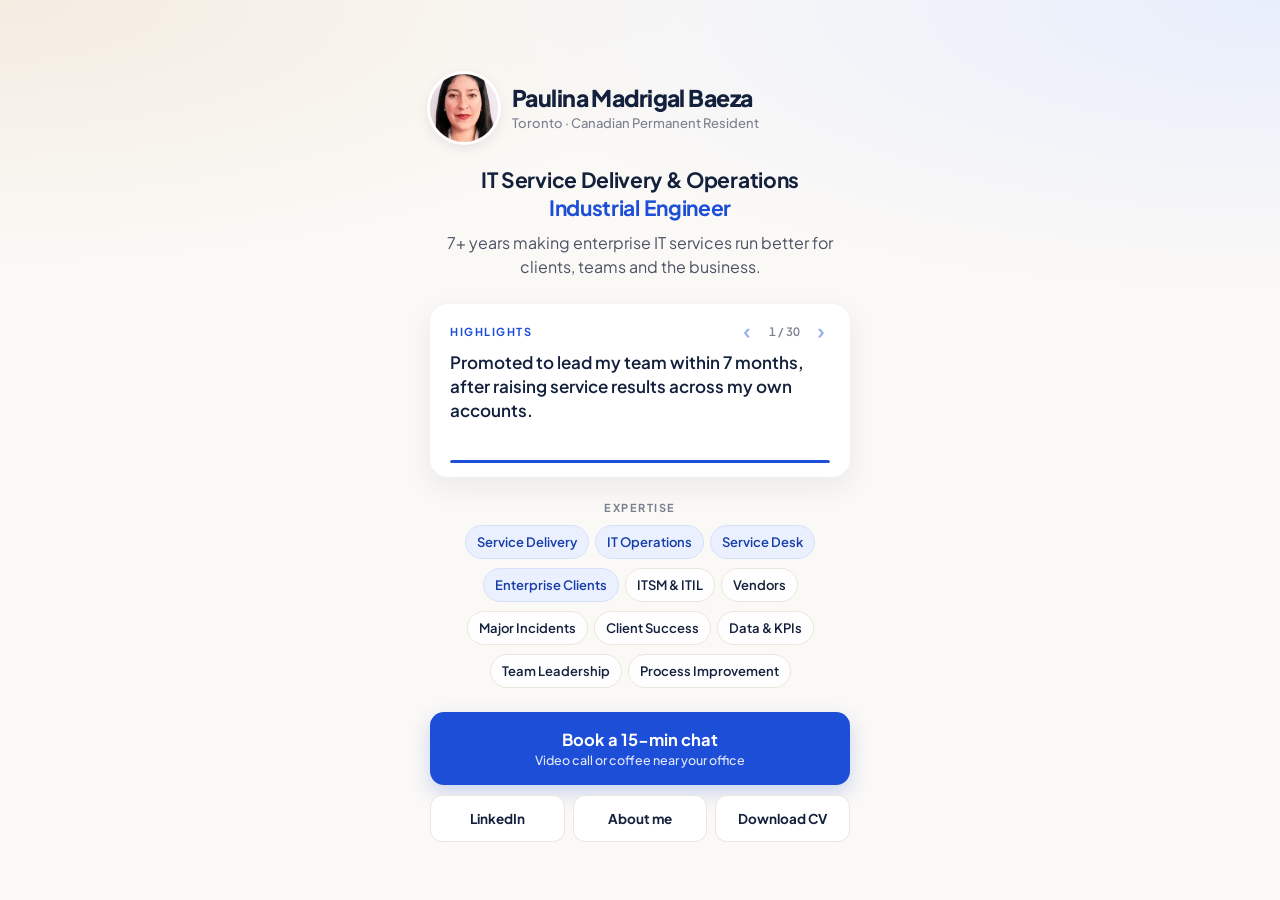
==== index.html @ c0a13b72 "Reading-time based highlights, new results strip, CV line fix Co-Authored-By: Claude Opus 5.5 <norep" ====
<!doctype html>
<html lang="en">
<head>
<meta charset="utf-8">
<meta name="viewport" content="width=device-width, initial-scale=1, viewport-fit=cover">
<title>Paulina Madrigal Baeza | IT Service Delivery &amp; Operations</title>
<meta name="description" content="IT Service Delivery & Operations professional and Industrial Engineer in Toronto. 7+ years making enterprise IT services run better for clients, teams and the business.">
<meta property="og:type" content="profile">
<meta property="og:title" content="Paulina Madrigal Baeza | IT Service Delivery & Operations">
<meta property="og:description" content="7+ years making enterprise IT services run better for clients, teams and the business. Book a 15-min chat.">
<meta property="og:image" content="https://paulina-mb.github.io/assets/paulina.jpg">
<meta name="theme-color" content="#fbf9f6">
<link rel="icon" href="assets/favicon.svg" type="image/svg+xml">
<link rel="preconnect" href="https://fonts.googleapis.com">
<link rel="preconnect" href="https://fonts.gstatic.com" crossorigin>
<link href="https://fonts.googleapis.com/css2?family=Plus+Jakarta+Sans:wght@400;500;600;700;800&display=swap" rel="stylesheet">
<link rel="stylesheet" href="assets/site.css?v=6">
</head>
<body>
<main class="home">
  <header class="hero">
    <img class="av" src="assets/paulina.jpg" alt="Paulina Madrigal Baeza" width="68" height="68">
    <div>
      <h1>Paulina Madrigal Baeza</h1>
      <p class="loc">Toronto · Canadian Permanent Resident</p>
    </div>
  </header>

  <section class="mid">
    <p class="title">IT Service Delivery &amp; Operations<br><span>Industrial Engineer</span></p>
    <p class="intro">7+ years making enterprise IT services run better for clients, teams and the business.</p>
  </section>

  <section class="hl" id="hl" aria-label="Highlights">
    <div class="hlh"><p class="k">Highlights</p><div class="nav"><button type="button" class="pv" aria-label="Previous highlight">‹</button><span class="cnt" aria-live="polite">1 / 30</span><button type="button" class="nx" aria-label="Next highlight">›</button></div></div>
    <div class="tx">
      <p class="on">Promoted to lead my team within 7 months, after raising service results across my own accounts.</p>
      <p>Built a dashboard nobody asked for, so technicians could see each client's contract and SLA in a few clicks. It's still the team standard.</p>
      <p>Our clients grew and trusted us with more, so my team nearly doubled, and several of my people earned promotions.</p>
      <p>A client once asked for a different manager. I kept helping him anyway, and he kept calling me for help.</p>
      <p>Led former peers with 10 to 20 years in the industry, by listening first and deciding with data.</p>
      <p>Senior escalation point for major incidents, coordinating technical teams and vendors until service was back.</p>
      <p>Found the root causes behind recurring incidents and fixed them with technical teams, so the same problems came back far less.</p>
      <p>Led ISO 20000-1 and ISO 27001 recertifications with no major nonconformities.</p>
      <p>Asked to train other service delivery managers in my methods during my first months on the job.</p>
      <p>Held two 1:1s with every person on my team: one on results, one on their growth.</p>
      <p>Wrote the major incident templates clients received: format, update cadence and who says what.</p>
      <p>Ran monthly and quarterly service reviews with clients, plus a review after every major incident.</p>
      <p>Managed outsourced providers and vendors, from Microsoft to telecom providers and hardware manufacturers.</p>
      <p>Owned the service delivery budget and kept vendor costs under control.</p>
      <p>Working remotely from Toronto, led a 23-person process function in five teams.</p>
      <p>Set up an ITIL-based service governance model that was replicated across countries.</p>
      <p>Turned ticket trends into ServiceNow improvements that cut repetitive manual work.</p>
      <p>Brought order to incident follow-up, so nothing was left sleeping in the queue.</p>
      <p>Monitored my team's quality with QA scorecards, sampling and calibration.</p>
      <p>Ramped new managers up to large clients gradually, and kept each client with the same manager whenever possible.</p>
      <p>Defined business continuity and disaster recovery plans for the service division.</p>
      <p>Took part in the Change Advisory Board, reviewing changes before they reached clients.</p>
      <p>Worked across the full IT and telecom portfolio: cloud, Microsoft 365, networks, cybersecurity, data centres and backup.</p>
      <p>Spotted growth opportunities in client accounts and passed them to the commercial team.</p>
      <p>Planned training, workshops and certifications so my team kept growing its skills.</p>
      <p>Delivered IT services for clients across North America, Latin America and Europe, in English and Spanish.</p>
      <p>Delivered IoT energy-monitoring services for up to 8 industrial and commercial clients at once.</p>
      <p>Today I build employer partnerships across Ontario, with 50 to 70 employer contacts every week.</p>
      <p>Using AI tools daily since 2023 to analyze ticket data and speed up reporting.</p>
      <p>I spot ways to improve how we work, and bring each one with the analysis behind it: the cause, the options, and the cost and effort of each.</p>
      <p>Bachelor's and Master's in Industrial Engineering, ITIL 4 certified, Agile and Lean Six Sigma trained.</p>
    </div>
    <div class="bar" aria-hidden="true"><i></i></div>
  </section>

  <section class="cloud" aria-label="Expertise">
    <p class="k2">Expertise</p>
    <div><span class="b">Service Delivery</span><span class="b">IT Operations</span><span class="b">Service Desk</span></div>
    <div><span class="b">Enterprise Clients</span><span>ITSM &amp; ITIL</span><span>Vendors</span></div>
    <div><span>Major Incidents</span><span>Client Success</span><span>Data &amp; KPIs</span></div>
    <div><span>Team Leadership</span><span>Process Improvement</span></div>
  </section>

  <nav class="actions">
    <a class="cta" href="https://calendar.app.google/AixbqVaubrovMwiS8" target="_blank" rel="noopener">Book a 15-min chat<small>Video call or coffee near your office</small></a>
    <div class="row">
      <a href="https://www.linkedin.com/in/paulina-mb/" target="_blank" rel="noopener">LinkedIn</a>
      <a href="about.html">About me</a>
      <a href="assets/Paulina_Madrigal_Baeza_CV.pdf" download data-cv>Download CV</a>
    </div>
  </nav>
</main>

<div class="modal" id="cvmsg" role="dialog" aria-modal="true" aria-labelledby="cvt" hidden>
  <div class="box">
    <p class="k">Download started</p>
    <h2 id="cvt">Thanks for your interest!</h2>
    <p>Have a specific role in mind? I'd be glad to send you a version of my CV focused on it.</p>
    <a class="cta sm" href="https://www.linkedin.com/in/paulina-mb/" target="_blank" rel="noopener">Message me on LinkedIn</a>
    <a class="ghost" href="#" data-mail>Or send me an email</a>
    <button type="button" class="close" data-close>Close</button>
  </div>
</div>

<script src="assets/site.js?v=6"></script>
</body>
</html>
---- assets/site.css ----
:root{--bg:#fbf9f6;--card:#fff;--ink:#14213d;--body:#4a5263;--mute:#7a8090;--line:#ebe6de;--blue:#1d4ed8;--blueDeep:#173ea8;--blueSoft:#eaf0fe;--blueLine:#d6e1fb;--font:"Plus Jakarta Sans",system-ui,-apple-system,"Segoe UI",sans-serif}
*{box-sizing:border-box}
html{background:var(--bg);-webkit-text-size-adjust:100%}
body{margin:0;color:var(--ink);font-family:var(--font);-webkit-font-smoothing:antialiased;background:radial-gradient(90% 420px at 100% 0%,#e8eefc 0%,rgba(232,238,252,0) 70%),radial-gradient(80% 380px at 0% 0%,#f3ece1 0%,rgba(243,236,225,0) 70%),var(--bg) no-repeat}
a{color:inherit}
a:focus-visible,button:focus-visible,.hl:focus-visible{outline:3px solid var(--blue);outline-offset:3px}
p{margin:0}

/* ---------- home ---------- */
.home{max-width:460px;margin:0 auto;min-height:100svh;padding:44px 20px 24px;display:flex;flex-direction:column}
.hero{display:flex;gap:14px;align-items:center}
.av{width:68px;height:68px;border-radius:50%;object-fit:cover;flex:none;box-shadow:0 0 0 3px #fff,0 4px 14px rgba(20,33,61,.12)}
h1{font:800 23px/1.15 var(--font);letter-spacing:-.025em;margin:0;white-space:nowrap}
.loc{font:500 13px var(--font);color:var(--mute);margin-top:3px;white-space:nowrap}
.mid{text-align:center;margin-top:24px}
.title{font:700 21px/1.35 var(--font);letter-spacing:-.015em}
.title span{color:var(--blue)}
.intro{font:400 16px/1.55 var(--font);color:var(--body);margin-top:8px}
.hl{margin-top:24px;background:var(--card);border-radius:18px;padding:18px 20px 16px;box-shadow:0 10px 30px rgba(20,33,61,.07);cursor:pointer;-webkit-tap-highlight-color:transparent}
.k{font:700 11px var(--font);letter-spacing:.14em;text-transform:uppercase;color:var(--blue)}
.hl .tx{position:relative;height:100px;margin-top:8px}
.hl .tx p{position:absolute;inset:0;font:600 17px/1.42 var(--font);color:var(--ink);opacity:0;transform:translateY(8px);transition:opacity .35s,transform .35s}
.hl .tx p.on{opacity:1;transform:none;transition-delay:.35s}
.dots{display:flex;gap:5px;margin-top:12px}
.dots i{height:4px;width:10px;border-radius:2px;background:#dfe5f3;transition:width .4s,background .4s}
.dots i.on{background:var(--blue);width:22px}
.cloud{margin-top:24px;display:flex;flex-direction:column;align-items:center;gap:9px}
.k2{font:700 11px var(--font);letter-spacing:.14em;text-transform:uppercase;color:var(--mute);margin-bottom:2px}
.cloud div{display:flex;gap:6px;justify-content:center;flex-wrap:wrap}
.cloud span{font:600 13px var(--font);padding:8px 11px;border-radius:999px;background:rgba(255,255,255,.85);border:1px solid var(--line);white-space:nowrap}
.cloud span.b{background:var(--blueSoft);border-color:var(--blueLine);color:var(--blueDeep)}
.actions{margin-top:24px}
.cta{display:block;background:var(--blue);color:#fff;text-align:center;padding:17px;border-radius:14px;font:700 16.5px var(--font);text-decoration:none;box-shadow:0 8px 20px rgba(29,78,216,.22);transition:transform .15s,box-shadow .15s}
.cta:hover{transform:translateY(-1px);box-shadow:0 10px 24px rgba(29,78,216,.28)}
.cta small{display:block;font:500 12.5px var(--font);opacity:.88;margin-top:2px}
.row{display:grid;grid-template-columns:1fr 1fr 1fr;gap:8px;margin-top:10px}
.row a{background:var(--card);border:1px solid var(--line);border-radius:12px;padding:14px 4px;text-align:center;font:700 13.5px var(--font);text-decoration:none;transition:border-color .15s}
.row a:hover{border-color:#cfd6e6}

/* very small phones */
@media (max-width:370px){
  .home{padding:30px 14px 18px}
  h1{font-size:20px}.loc{font-size:12px}.av{width:58px;height:58px}
  .title{font-size:19px}.intro{font-size:15px}
  .hl .tx{height:112px}.hl .tx p{font-size:16px}
  .cloud span{font-size:12px;padding:7px 9px}
  .row a{font-size:12.5px}
}
/* desktop: center the phone-width column vertically */
@media (min-width:768px) and (min-height:760px){
  .home{justify-content:center;padding-top:40px}
}

/* ---------- CV message ---------- */
.modal{position:fixed;inset:0;background:rgba(20,33,61,.38);display:flex;align-items:flex-end;justify-content:center;padding:16px;z-index:10}
.modal[hidden]{display:none}
.modal .box{width:100%;max-width:420px;background:#fff;border-radius:20px;padding:22px 20px 16px;box-shadow:0 20px 60px rgba(20,33,61,.25);text-align:center}
.modal h2{font:800 21px/1.25 var(--font);letter-spacing:-.02em;margin:6px 0 0}
.modal .box>p:not(.k){font:400 15px/1.55 var(--font);color:var(--body);margin-top:8px}
.cta.sm{margin-top:16px;padding:14px;font-size:15px}
.ghost{display:block;margin-top:10px;font:600 14px var(--font);color:var(--blue);text-decoration:none;padding:6px}
.close{margin-top:4px;background:none;border:0;font:600 14px var(--font);color:var(--mute);padding:8px 16px;cursor:pointer}
@media (min-width:768px){.modal{align-items:center}}

@media (prefers-reduced-motion:reduce){
  .hl .tx p,.dots i,.cta{transition:none}
}

/* ---------- about ---------- */
html{scroll-behavior:smooth;scroll-padding-top:64px}
.page{max-width:680px;margin:0 auto;padding:0 20px 40px}
.topbar{position:sticky;top:0;z-index:5;display:flex;align-items:center;gap:12px;margin:0 -20px;padding:10px 20px;background:rgba(251,249,246,.88);backdrop-filter:blur(10px);-webkit-backdrop-filter:blur(10px);border-bottom:1px solid rgba(235,230,222,.7)}
.back{font:700 14px var(--font);text-decoration:none;color:var(--blue);white-space:nowrap}
.jump{display:flex;gap:6px;overflow-x:auto;scrollbar-width:none;margin-left:auto}
.jump::-webkit-scrollbar{display:none}
.jump a{font:600 12.5px var(--font);text-decoration:none;padding:6px 10px;border-radius:999px;background:#fff;border:1px solid var(--line);white-space:nowrap}
.ahero{display:flex;gap:14px;align-items:center;margin-top:26px}
.lead{margin-top:22px}
.lead .title{text-align:left}
.lead p:not(.title){font:400 15.5px/1.65 var(--font);color:var(--body);margin-top:12px}
.stats{display:grid;grid-template-columns:repeat(2,1fr);gap:10px;margin-top:24px}
.stats div{background:var(--card);border-radius:14px;padding:14px;box-shadow:0 6px 18px rgba(20,33,61,.05)}
.stats b{display:block;font:800 26px var(--font);color:var(--blue);letter-spacing:-.02em}
.stats span{font:500 13px/1.35 var(--font);color:var(--body)}
.sec{margin-top:40px}
.sec h2{font:800 21px var(--font);letter-spacing:-.02em;margin:0}
.hint{font:500 13px var(--font);color:var(--mute);margin-top:4px}
.org{font:800 14px var(--font);margin:20px 0 0;padding-left:2px}
.org span{display:block;font:500 12.5px var(--font);color:var(--mute);margin-top:2px}
.role{background:var(--card);border-radius:14px;margin-top:10px;box-shadow:0 6px 18px rgba(20,33,61,.05);overflow:hidden}
.role summary{list-style:none;cursor:pointer;padding:14px 44px 14px 16px;position:relative;display:flex;flex-direction:column;gap:3px}
.role summary::-webkit-details-marker{display:none}
.role summary:after{content:"";position:absolute;right:18px;top:22px;width:8px;height:8px;border-right:2px solid var(--blue);border-bottom:2px solid var(--blue);transform:rotate(45deg);transition:transform .2s}
.role[open] summary:after{transform:rotate(-135deg);top:26px}
.when{font:700 11.5px var(--font);letter-spacing:.06em;text-transform:uppercase;color:var(--blue)}
.what{font:700 15.5px/1.35 var(--font)}
.where{font:500 13px/1.4 var(--font);color:var(--mute)}
.role ul{margin:0;padding:2px 18px 16px 34px;font:400 14.5px/1.6 var(--font);color:var(--body)}
.role li{margin-top:6px}
.role li::marker{color:var(--blue)}
.cards{display:grid;gap:10px;margin-top:14px}
.cards div{background:var(--card);border-radius:14px;padding:16px;box-shadow:0 6px 18px rgba(20,33,61,.05)}
.cards h3{font:700 15.5px var(--font);margin:0}
.cards p{font:400 14.5px/1.55 var(--font);color:var(--body);margin-top:6px}
.sub{font:700 11px var(--font);letter-spacing:.14em;text-transform:uppercase;color:var(--mute);margin:18px 0 8px}
.pills{display:flex;flex-wrap:wrap;gap:6px}
.pills span{font:600 13px var(--font);padding:7px 11px;border-radius:999px;background:#fff;border:1px solid var(--line)}
.pills span.b{background:var(--blueSoft);border-color:var(--blueLine);color:var(--blueDeep)}
.edu{list-style:none;margin:14px 0 0;padding:0;display:grid;gap:10px}
.edu li{background:var(--card);border-radius:14px;padding:14px 16px;box-shadow:0 6px 18px rgba(20,33,61,.05)}
.edu b{display:block;font:700 15px/1.35 var(--font)}
.edu span{display:block;font:500 13px/1.4 var(--font);color:var(--mute);margin-top:3px}
.end{margin-top:44px}
.endt{font:800 21px var(--font);letter-spacing:-.02em;text-align:center;margin-bottom:14px}
@media (min-width:700px){
  .stats{grid-template-columns:repeat(4,1fr)}
  .cards{grid-template-columns:1fr 1fr}
}
@media (max-width:430px){.topbar{gap:8px}.jump{gap:4px}.jump a{font-size:12px;padding:5px 8px}.back{font-size:13px}}

/* highlights v2: counter, arrows, timing bar */
.hlh{display:flex;align-items:center;justify-content:space-between}
.hl .nav{display:flex;align-items:center;gap:2px}
.hl .nav button{width:30px;height:30px;border:0;border-radius:50%;background:transparent;color:rgba(29,78,216,.45);font:600 22px/1 var(--font);cursor:pointer;display:flex;align-items:center;justify-content:center;padding:0 0 3px;transition:background .15s,color .15s}
.hl .nav button:hover{background:var(--blueSoft);color:var(--blue)}
.hl .cnt{font:600 11.5px var(--font);color:var(--mute);min-width:40px;text-align:center;font-variant-numeric:tabular-nums}
.hl .tx{margin-top:6px}
.hl .bar{height:3px;border-radius:2px;background:#e7ecf7;margin-top:12px;overflow:hidden}
.hl .bar i{display:block;height:100%;width:0;background:var(--blue);border-radius:2px}
.hl .bar i.run{width:100%;transition-property:width;transition-timing-function:linear}
.hl.paused .bar i.run{transition:none}
@media (prefers-reduced-motion:reduce){.hl .bar{display:none}}
.hl{padding:12px 14px 14px 20px}.hl .tx{margin-top:4px}.hl .bar{margin-top:10px;margin-right:6px}

/* about v2 */
.stats{grid-template-columns:repeat(4,1fr);gap:8px}
.stats div{padding:12px 8px;text-align:center}
.stats b{font-size:22px}
.stats span{display:block;font:600 12px/1.3 var(--font);margin-top:2px}
.role .body{padding:0 18px 16px}
.role .body>p{font:400 14.5px/1.6 var(--font);color:var(--body);margin:0}
.role ul{padding:4px 0 0 18px}
.refs{font:600 12.5px/1.5 var(--font)!important;color:var(--mute)!important;margin-top:10px!important}
.refs a{color:var(--blue);text-decoration:none;border-bottom:1px solid var(--blueLine)}
.refs a:hover{border-color:var(--blue)}
.sec .hint+.sub{margin-top:12px}
@media (max-width:370px){.stats b{font-size:19px}.stats span{font-size:11px}}
.stl{margin:26px 0 8px}
.stats{margin-top:0}
.stats span{font-size:11.5px}
@media (max-width:370px){.stats span{font-size:10.5px}}
.stats{grid-template-columns:1fr 1fr}
.stats div{text-align:left;padding:12px 14px;display:flex;align-items:center;gap:10px}
.stats b{font-size:22px;flex:none;min-width:58px}
.stats span{font:600 12.5px/1.3 var(--font);margin:0}
@media (min-width:700px){.stats{grid-template-columns:repeat(4,1fr)}.stats div{flex-direction:column;align-items:flex-start;gap:2px}}
@media (max-width:370px){.stats b{font-size:19px;min-width:48px}.stats span{font-size:11.5px}}
.stats div{flex-direction:column;align-items:flex-start;gap:2px;padding:12px 14px}
.stats b{min-width:0;font-size:24px}
.stats span{font-size:13px}
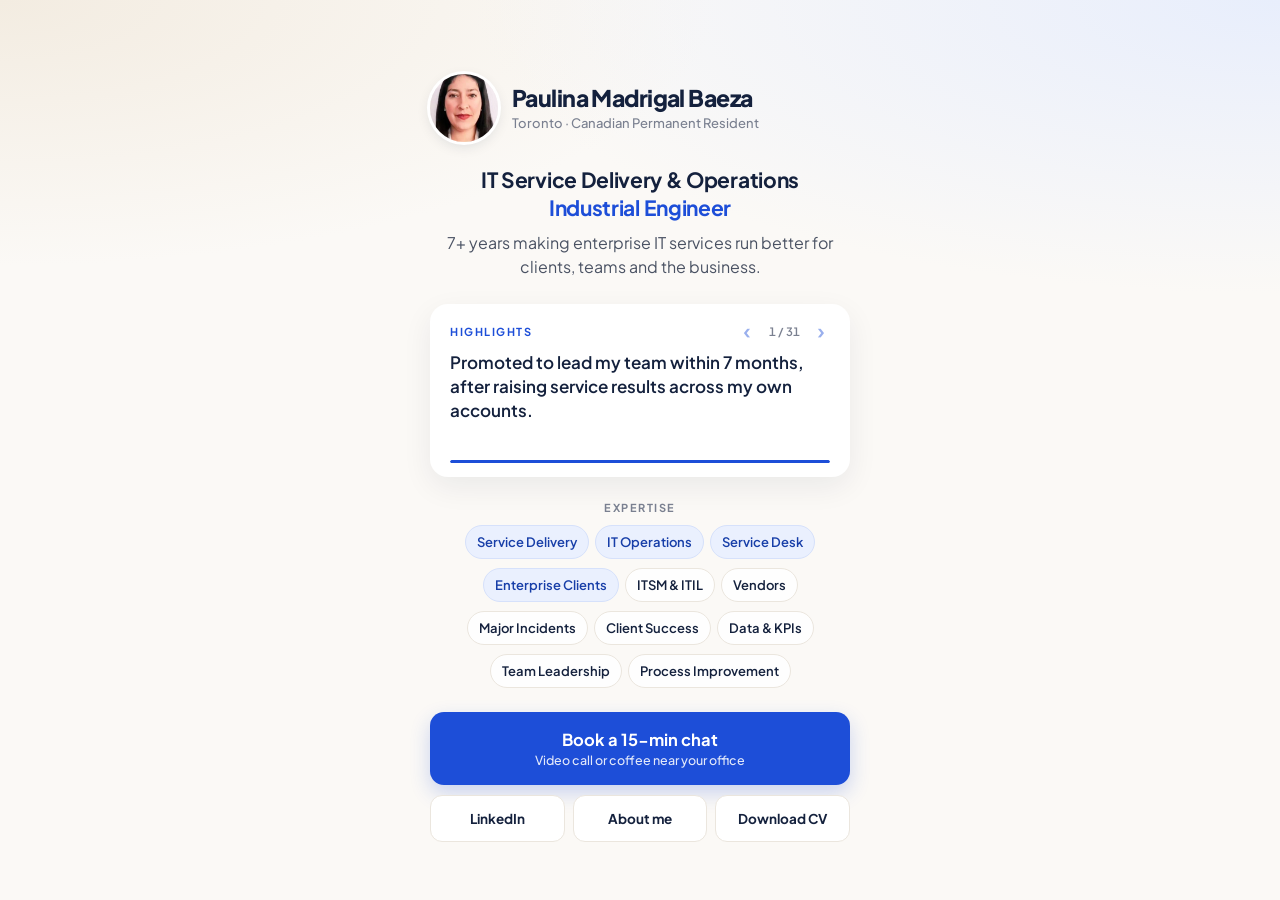
==== commit 88dd2a72: "Fix highlight timer reset and touch pause; ITIL and Kaizen refs Co-Authored-By: Claude Opus 5.5 <nor" ====
--- a/index.html
+++ b/index.html
@@ -14,7 +14,7 @@
 <link rel="preconnect" href="https://fonts.googleapis.com">
 <link rel="preconnect" href="https://fonts.gstatic.com" crossorigin>
 <link href="https://fonts.googleapis.com/css2?family=Plus+Jakarta+Sans:wght@400;500;600;700;800&display=swap" rel="stylesheet">
-<link rel="stylesheet" href="assets/site.css?v=6">
+<link rel="stylesheet" href="assets/site.css?v=7">
 </head>
 <body>
 <main class="home">
@@ -32,7 +32,7 @@
   </section>
 
   <section class="hl" id="hl" aria-label="Highlights">
-    <div class="hlh"><p class="k">Highlights</p><div class="nav"><button type="button" class="pv" aria-label="Previous highlight">‹</button><span class="cnt" aria-live="polite">1 / 30</span><button type="button" class="nx" aria-label="Next highlight">›</button></div></div>
+    <div class="hlh"><p class="k">Highlights</p><div class="nav"><button type="button" class="pv" aria-label="Previous highlight">‹</button><span class="cnt" aria-live="polite">1 / 31</span><button type="button" class="nx" aria-label="Next highlight">›</button></div></div>
     <div class="tx">
       <p class="on">Promoted to lead my team within 7 months, after raising service results across my own accounts.</p>
       <p>Built a dashboard nobody asked for, so technicians could see each client's contract and SLA in a few clicks. It's still the team standard.</p>
@@ -98,6 +98,6 @@
   </div>
 </div>
 
-<script src="assets/site.js?v=6"></script>
+<script src="assets/site.js?v=7"></script>
 </body>
 </html>
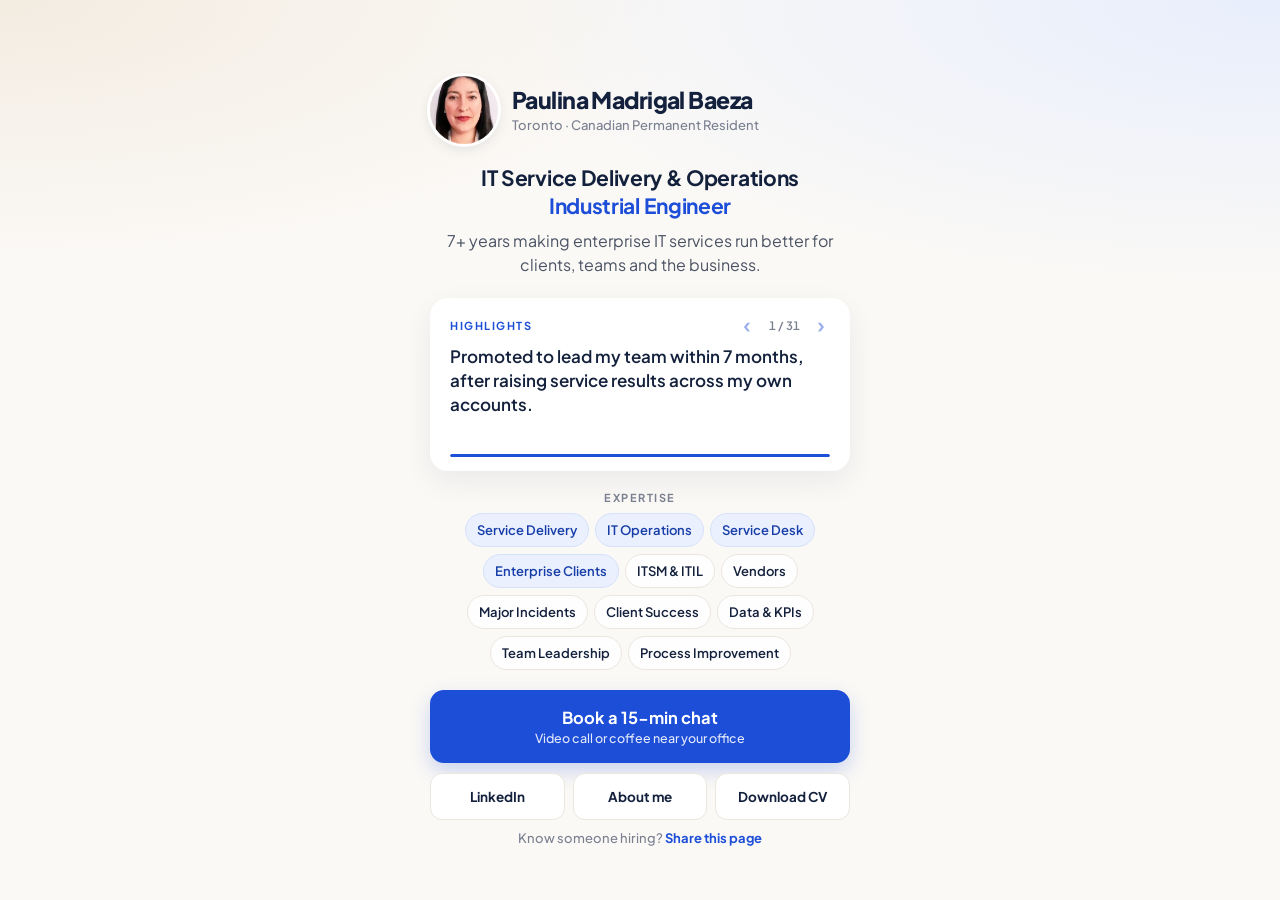
==== commit d83ca7a4: "Share button, card welcome line, social preview image Co-Authored-By: Claude Opus 5.5 <noreply@anthr" ====
--- a/index.html
+++ b/index.html
@@ -6,18 +6,21 @@
 <title>Paulina Madrigal Baeza | IT Service Delivery &amp; Operations</title>
 <meta name="description" content="IT Service Delivery & Operations professional and Industrial Engineer in Toronto. 7+ years making enterprise IT services run better for clients, teams and the business.">
 <meta property="og:type" content="profile">
+<meta property="og:url" content="https://paulina-mb.github.io/">
+<meta name="twitter:card" content="summary_large_image">
 <meta property="og:title" content="Paulina Madrigal Baeza | IT Service Delivery & Operations">
 <meta property="og:description" content="7+ years making enterprise IT services run better for clients, teams and the business. Book a 15-min chat.">
-<meta property="og:image" content="https://paulina-mb.github.io/assets/paulina.jpg">
+<meta property="og:image" content="https://paulina-mb.github.io/assets/og.png">
 <meta name="theme-color" content="#fbf9f6">
 <link rel="icon" href="assets/favicon.svg" type="image/svg+xml">
 <link rel="preconnect" href="https://fonts.googleapis.com">
 <link rel="preconnect" href="https://fonts.gstatic.com" crossorigin>
 <link href="https://fonts.googleapis.com/css2?family=Plus+Jakarta+Sans:wght@400;500;600;700;800&display=swap" rel="stylesheet">
-<link rel="stylesheet" href="assets/site.css?v=7">
+<link rel="stylesheet" href="assets/site.css?v=10">
 </head>
 <body>
 <main class="home">
+  <p class="welcome" id="welcome" hidden>You picked up my card. Thank you!</p>
   <header class="hero">
     <img class="av" src="assets/paulina.jpg" alt="Paulina Madrigal Baeza" width="68" height="68">
     <div>
@@ -84,6 +87,7 @@
       <a href="about.html">About me</a>
       <a href="assets/Paulina_Madrigal_Baeza_CV.pdf" download data-cv>Download CV</a>
     </div>
+    <button type="button" class="share" data-share>Know someone hiring? <span>Share this page</span></button>
   </nav>
 </main>
 
@@ -98,6 +102,6 @@
   </div>
 </div>
 
-<script src="assets/site.js?v=7"></script>
+<script src="assets/site.js?v=10"></script>
 </body>
 </html>
--- a/assets/site.css
+++ b/assets/site.css
@@ -158,3 +158,18 @@
 .stats div{flex-direction:column;align-items:flex-start;gap:2px;padding:12px 14px}
 .stats b{min-width:0;font-size:24px}
 .stats span{font-size:13px}
+/* results strip: compact, one row */
+.stats{grid-template-columns:repeat(4,1fr)!important;gap:7px}
+.stats div{padding:10px 8px!important;text-align:center;align-items:center!important}
+.stats b{font-size:20px!important}
+.stats span{font:600 11px/1.3 var(--font)!important}
+@media (max-width:370px){.stats b{font-size:17px!important}.stats span{font-size:10px!important}}
+.refs{line-height:1.7!important}
+.welcome{align-self:center;margin:-14px 0 14px;font:600 12.5px var(--font);color:var(--blueDeep);background:var(--blueSoft);border:1px solid var(--blueLine);padding:6px 12px;border-radius:999px}
+.share{display:block;margin:12px auto 0;background:none;border:0;font:500 13px var(--font);color:var(--mute);cursor:pointer;padding:6px}
+.share span{color:var(--blue);font-weight:700}
+.mid,.hl,.cloud,.actions{margin-top:20px}
+.share{margin-top:6px;padding:4px 6px}
+.home:has(.welcome:not([hidden])){padding-top:22px}
+.welcome{margin:0 0 14px}
+.home{padding-bottom:14px}.cloud{gap:7px}
